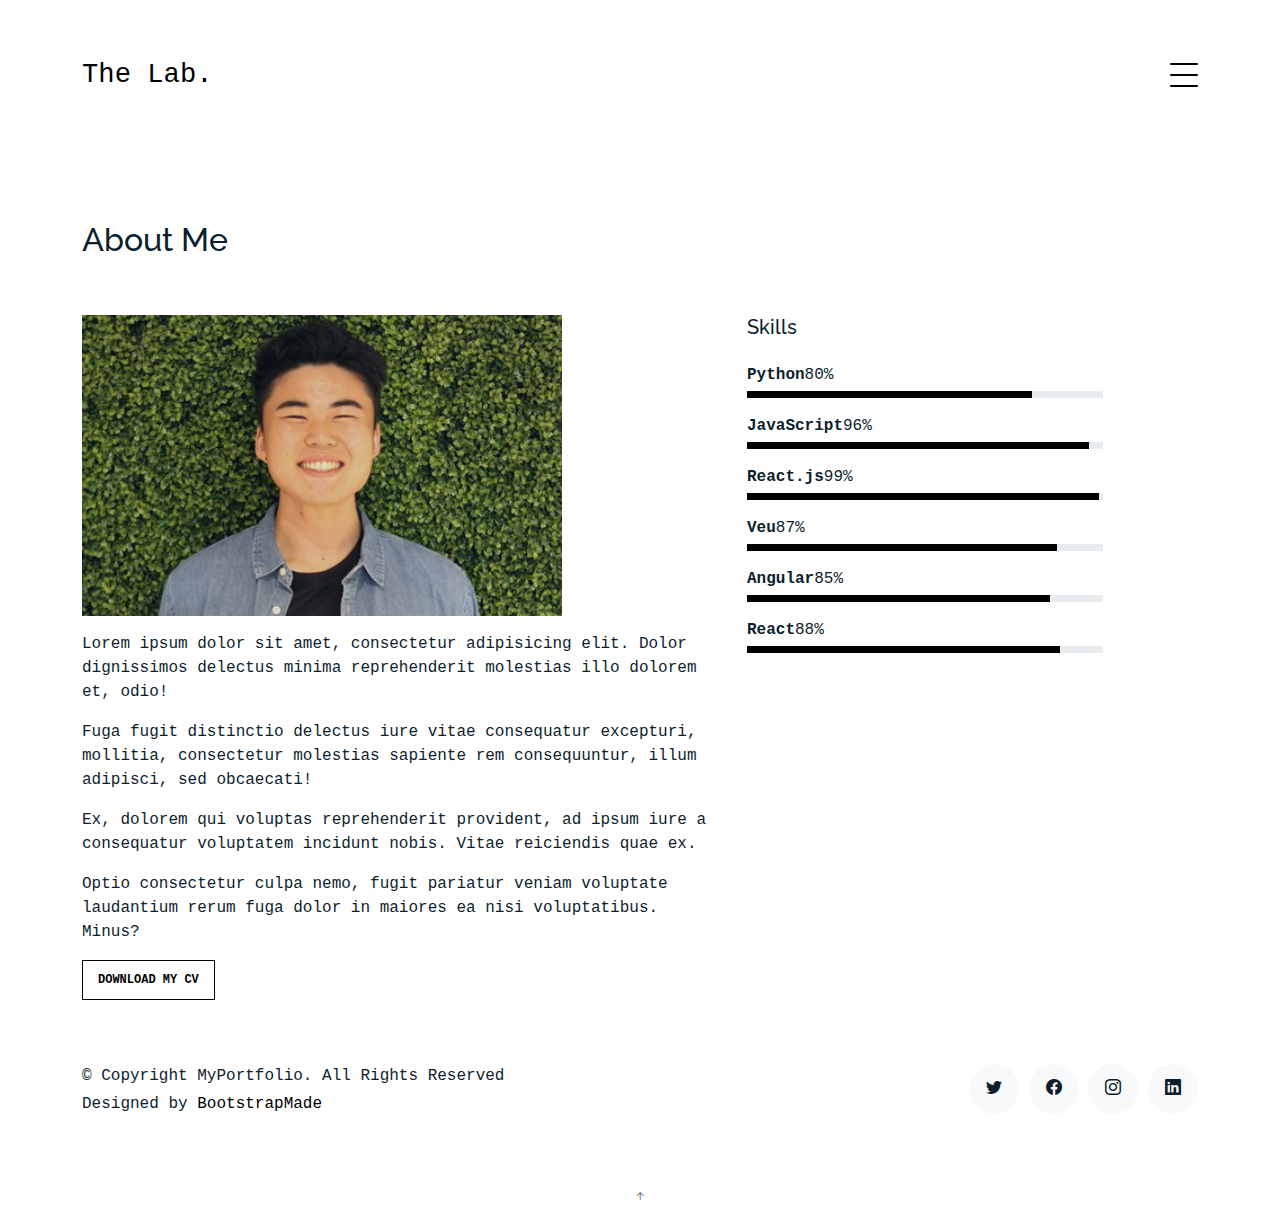
==== about.html @ bf8471bf "first commit" ====
<!DOCTYPE html>
<html lang="en">

<head>
  <meta charset="utf-8">
  <meta content="width=device-width, initial-scale=1.0" name="viewport">

  <title>The Lab</title>
  <meta content="" name="description">
  <meta content="" name="keywords">

  <!-- Favicons -->
  <link href="assets/img/favicon.png" rel="icon">
  <link href="assets/img/apple-touch-icon.png" rel="apple-touch-icon">

  <!-- Google Fonts -->
  <link href="https://fonts.googleapis.com/css?family=https://fonts.googleapis.com/css?family=Inconsolata:400,500,600,700|Raleway:400,400i,500,500i,600,600i,700,700i" rel="stylesheet">

  <!-- Vendor CSS Files -->
  <link href="assets/vendor/aos/aos.css" rel="stylesheet">
  <link href="assets/vendor/bootstrap/css/bootstrap.min.css" rel="stylesheet">
  <link href="assets/vendor/bootstrap-icons/bootstrap-icons.css" rel="stylesheet">
  <link href="assets/vendor/swiper/swiper-bundle.min.css" rel="stylesheet">

  <!-- Template Main CSS File -->
  <link href="assets/css/style.css" rel="stylesheet">

  <!-- =======================================================
  * Template Name: MyPortfolio
  * Updated: Sep 18 2023 with Bootstrap v5.3.2
  * Template URL: https://bootstrapmade.com/myportfolio-bootstrap-portfolio-website-template/
  * Author: BootstrapMade.com
  * License: https://bootstrapmade.com/license/
  ======================================================== -->
</head>

<body>

  <!-- ======= Navbar ======= -->
  <div class="collapse navbar-collapse custom-navmenu" id="main-navbar">
    <div class="container py-2 py-md-5">
      <div class="row align-items-start">
        <div class="col-md-2">
          <ul class="custom-menu">
            <li><a href="index.html">Home</a></li>
            <li class="active"><a href="about.html">About Me</a></li>
            <li><a href="assets/pdf/John_Chong_Resume.pdf">Resume</a></li>
            <li><a href="https://jealous-satellite-067.notion.site/COFFEEMEETSJOHN-98ffa6633ba94388aa1af3eb2f56cfff">Coffee</a></li>
            <!-- <li><a href="contact.html">Contact</a></li> -->
          </ul>
        </div>
        <div class="col-md-6 d-none d-md-block  mr-auto">
          <div class="tweet d-flex">
            <span class="bi bi-twitter text-white mt-2 mr-3"></span>
            <div>
              <p><em>Lorem ipsum dolor sit amet consectetur adipisicing elit. Quisquam necessitatibus incidunt ut officiis explicabo inventore. <br> <a href="#">t.co/v82jsk</a></em></p>
            </div>
          </div>
        </div>
        <div class="col-md-4 d-none d-md-block">
          <h3>Contact Me</h3>
          <p>
            Email: <a href="johnchong.99.17@gmail.com">johnchong.99.17@gmail.com</a>
            <br> LinkedIn: <a href="https://www.linkedin.com/in/johnchong1999/"> @johnchong1999</a>
            <br> Github: <a href="https://github.com/johny-chongy"> @johny-chongy</a>
            <br> Instagram: <a href="https://www.instagram.com/johny_chongy/"> @johny_chongy</a>
          </p>
        </div>
      </div>

    </div>
  </div>

  <nav class="navbar navbar-light custom-navbar">
    <div class="container">
      <a class="navbar-brand" href="index.html">The Lab.</a>
      <a href="#" class="burger" data-bs-toggle="collapse" data-bs-target="#main-navbar">
        <span></span>
      </a>
    </div>
  </nav>

  <main id="main">

    <section class="section pb-5">
      <div class="container">
        <div class="row mb-5 align-items-end">
          <div class="col-md-6" data-aos="fade-up">

            <h2>About Me</h2>
          </div>

        </div>

        <div class="row">
          <div class="col-md-4 ml-auto order-2" data-aos="fade-up">
            <h3 class="h3 mb-4">Skills</h3>
            <ul class="list-unstyled">
              <li class="mb-3">
                <div class="d-flex mb-1">
                  <strong>Python</strong>
                  <span class="ml-auto">80%</span>
                </div>
                <div class="progress custom-progress">
                  <div class="progress-bar" role="progressbar" style="width: 80%" aria-valuenow="80" aria-valuemin="0" aria-valuemax="100"></div>
                </div>
              </li>
              <li class="mb-3">
                <div class="d-flex mb-1">
                  <strong>JavaScript</strong>
                  <span class="ml-auto">96%</span>
                </div>
                <div class="progress custom-progress">
                  <div class="progress-bar" role="progressbar" style="width: 96%" aria-valuenow="96" aria-valuemin="0" aria-valuemax="100"></div>
                </div>
              </li>
              <li class="mb-3">
                <div class="d-flex mb-1">
                  <strong>React.js</strong>
                  <span class="ml-auto">99%</span>
                </div>
                <div class="progress custom-progress">
                  <div class="progress-bar" role="progressbar" style="width: 99%" aria-valuenow="99" aria-valuemin="0" aria-valuemax="100"></div>
                </div>
              </li>
              <li class="mb-3">
                <div class="d-flex mb-1">
                  <strong>Veu</strong>
                  <span class="ml-auto">87%</span>
                </div>
                <div class="progress custom-progress">
                  <div class="progress-bar" role="progressbar" style="width: 87%" aria-valuenow="87" aria-valuemin="0" aria-valuemax="100"></div>
                </div>
              </li>
              <li class="mb-3">
                <div class="d-flex mb-1">
                  <strong>Angular</strong>
                  <span class="ml-auto">85%</span>
                </div>
                <div class="progress custom-progress">
                  <div class="progress-bar" role="progressbar" style="width: 85%" aria-valuenow="85" aria-valuemin="0" aria-valuemax="100"></div>
                </div>
              </li>
              <li class="mb-3">
                <div class="d-flex mb-1">
                  <strong>React</strong>
                  <span class="ml-auto">88%</span>
                </div>
                <div class="progress custom-progress">
                  <div class="progress-bar" role="progressbar" style="width: 88%" aria-valuenow="88" aria-valuemin="0" aria-valuemax="100"></div>
                </div>
              </li>
            </ul>
          </div>

          <div class="col-md-7 mb-5 mb-md-0" data-aos="fade-up">
            <p><img id="profile" src="assets/img/JChong_casual.JPG" alt="Handsome Dude" class="img-fluid"></p>
            <p>Lorem ipsum dolor sit amet, consectetur adipisicing elit. Dolor dignissimos delectus minima reprehenderit
              molestias illo dolorem et, odio!</p>
            <p>Fuga fugit distinctio delectus iure vitae consequatur excepturi, mollitia, consectetur molestias sapiente
              rem consequuntur, illum adipisci, sed obcaecati!</p>
            <p>Ex, dolorem qui voluptas reprehenderit provident, ad ipsum iure a consequatur voluptatem incidunt nobis.
              Vitae reiciendis quae ex.</p>
            <p>Optio consectetur culpa nemo, fugit pariatur veniam voluptate laudantium rerum fuga dolor in maiores ea
              nisi voluptatibus. Minus?</p>
            <p><a href="assets/pdf/John_Chong_Resume.pdf" class="readmore">Download my CV</a></p>
          </div>

        </div>

      </div>

    </section>

  </main><!-- End #main -->

  <!-- ======= Footer ======= -->
  <footer class="footer" role="contentinfo">
    <div class="container">
      <div class="row">
        <div class="col-sm-6">
          <p class="mb-1">&copy; Copyright MyPortfolio. All Rights Reserved</p>
          <div class="credits">
            <!--
            All the links in the footer should remain intact.
            You can delete the links only if you purchased the pro version.
            Licensing information: https://bootstrapmade.com/license/
            Purchase the pro version with working PHP/AJAX contact form: https://bootstrapmade.com/buy/?theme=MyPortfolio
          -->
            Designed by <a href="https://bootstrapmade.com/">BootstrapMade</a>
          </div>
        </div>
        <div class="col-sm-6 social text-md-end">
          <a href="#"><span class="bi bi-twitter"></span></a>
          <a href="#"><span class="bi bi-facebook"></span></a>
          <a href="#"><span class="bi bi-instagram"></span></a>
          <a href="#"><span class="bi bi-linkedin"></span></a>
        </div>
      </div>
    </div>
  </footer>

  <a href="#" class="back-to-top d-flex align-items-center justify-content-center"><i class="bi bi-arrow-up-short"></i></a>

  <!-- Vendor JS Files -->
  <script src="assets/vendor/aos/aos.js"></script>
  <script src="assets/vendor/bootstrap/js/bootstrap.bundle.min.js"></script>
  <script src="assets/vendor/isotope-layout/isotope.pkgd.min.js"></script>
  <script src="assets/vendor/swiper/swiper-bundle.min.js"></script>
  <script src="assets/vendor/php-email-form/validate.js"></script>

  <!-- Template Main JS File -->
  <script src="assets/js/main.js"></script>

</body>

</html>
---- assets/css/style.css ----
/**
* Template Name: MyPortfolio
* Updated: Sep 18 2023 with Bootstrap v5.3.2
* Template URL: https://bootstrapmade.com/myportfolio-bootstrap-portfolio-website-template/
* Author: BootstrapMade.com
* License: https://bootstrapmade.com/license/
*/

/*--------------------------------------------------------------
# General
--------------------------------------------------------------*/
body {
  font-family: "Inconsolata", monospace;
  color: #0d1e2d;
}

a {
  color: #777;
  text-decoration: none;
}

a:hover {
  color: #000;
}

h1,
h2,
h3,
h4,
h5,
h6,
.font-heading {
  font-family: "Raleway", sans-serif;
}

.section {
  padding: 7rem 0;
}

.filters a {
  text-decoration: none;
  color: #000;
  display: inline-block;
  padding-left: 10px;
  padding-right: 10px;
  position: relative;
}

.filters a:hover,
.filters a:focus,
.filters a:active {
  text-decoration: none;
}

.filters a:hover:before {
  content: "";
  position: absolute;
  left: 10px;
  right: 10px;
  bottom: 0;
  height: 1px;
  background-color: #000;
}

.filters a.active {
  color: #000;
}

.filters a.active:before {
  content: "";
  position: absolute;
  left: 10px;
  right: 10px;
  bottom: 0;
  height: 1px;
  background-color: #000;
}

.indent-1 {
  margin-left: 4rem;
}

.indent-2 {
  text-indent: 8rem;
}

.indent-3 {
  text-indent: 12rem;
}

.item {
  border: none;
  margin-bottom: 30px;
}

.item .item-wrap {
  display: block;
  position: relative;
  overflow: hidden;
}

.item .item-wrap:after {
  z-index: 2;
  position: absolute;
  content: "";
  top: 0;
  left: 0;
  right: 0;
  bottom: 0;
  background: rgba(0, 0, 0, 0.4);
  visibility: hidden;
  opacity: 0;
  transition: 0.3s all ease-in-out;
}

.item .item-wrap img {
  transition: 0.3s transform ease;
  transform: scale(1);
}

.item .item-wrap>.work-info {
  position: absolute;
  top: 50%;
  width: 100%;
  text-align: center;
  z-index: 3;
  transform: translateY(-50%);
  color: #fff;
  opacity: 0;
  visibility: hidden;
  margin-top: 20px;
  transition: 0.3s all ease;
}

.item .item-wrap>.work-info h3 {
  font-size: 20px;
  margin-bottom: 0;
}

.item .item-wrap>.work-info span {
  font-size: 14px;
  text-transform: uppercase;
  letter-spacing: 0.2rem;
}

.item .item-wrap:hover {
  text-decoration: none;
}

.item .item-wrap:hover img {
  transform: scale(1.05);
}

.item .item-wrap:hover:after {
  opacity: 1;
  visibility: visible;
}

.item .item-wrap:hover .work-info {
  margin-top: 0px;
  opacity: 1;
  visibility: visible;
}

.testimonial-wrap {
  padding: 50px 50px 80px 50px;
  background: #eceff2;
}

.testimonial-wrap .testimonial {
  text-align: left;
  max-width: 1000px;
  margin: 0 auto;
}

.testimonial-wrap .testimonial img {
  border-radius: 50%;
  width: 120px;
  margin: 0 auto 30px auto;
}

.testimonial-wrap .testimonial blockquote p {
  font-size: 20px;
}

.h3 {
  font-size: 20px;
}

.h4 {
  font-size: 16px;
}

.heading {
  font-size: 28px;
}

.readmore {
  display: inline-block;
  border: 1px solid #000;
  padding: 10px 15px;
  font-size: 12px;
  text-transform: uppercase;
  color: #000;
  transition: 0.2s all ease;
  font-weight: 700;
}

.readmore:active,
.readmore:focus,
.readmore:hover {
  outline: none;
}

.readmore:hover {
  color: #fff;
  text-decoration: none;
  background: #000;
}

.testimonials-slider .swiper-pagination {
  margin-top: -60px;
  position: relative;
}

.testimonials-slider .swiper-pagination .swiper-pagination-bullet {
  width: 12px;
  height: 12px;
  background-color: rgba(13, 30, 45, 0.3);
  opacity: 1;
}

.testimonials-slider .swiper-pagination .swiper-pagination-bullet-active {
  background-color: rgba(13, 30, 45, 0.6);
}

.sticky-content {
  position: sticky;
  position: -webkit-sticky;
  top: 0;
  /* required */
}

.list-line li {
  margin-bottom: 10px;
  position: relative;
  padding-left: 30px;
}

.list-line li:before {
  content: "";
  position: absolute;
  left: 0;
  top: 0.7rem;
  width: 10px;
  height: 2px;
  background: #000;
}

.form-control {
  border-radius: 0;
  background: #f8f9fa;
  border: 1px solid transparent;
  padding-top: 10px !important;
  padding-bottom: 10px !important;
}

.form-control:active,
.form-control:focus {
  background: #eff1f4;
  outline: none;
  box-shadow: none;
  border: 1px solid transparent;
}

.custom-progress {
  height: 7px;
  border-radius: 0;
}

.custom-progress .progress-bar {
  background: #000;
}

/* Resume */
embed {
  margin-left: auto;
  margin-right: auto;
  text-align: center;
  width: 60rem;
  height: 60rem;
}

/* Services */
.services i {
  font-size: 40px;
}

.services h4 {
  padding-top: 10px;
}

/* Contact Form */
.php-email-form .error-message {
  display: none;
  color: #fff;
  background: #ed3c0d;
  text-align: left;
  padding: 15px;
  font-weight: 600;
}

.php-email-form .error-message br+br {
  margin-top: 25px;
}

.php-email-form .sent-message {
  display: none;
  color: #fff;
  background: #18d26e;
  text-align: center;
  padding: 15px;
  font-weight: 600;
}

.php-email-form .loading {
  display: none;
  background: #fff;
  text-align: center;
  padding: 15px;
}

.php-email-form .loading:before {
  content: "";
  display: inline-block;
  border-radius: 50%;
  width: 24px;
  height: 24px;
  margin: 0 10px -6px 0;
  border: 3px solid #18d26e;
  border-top-color: #eee;
  animation: animate-loading 1s linear infinite;
}

#profile {
  width: 30rem;
}

@keyframes animate-loading {
  0% {
    transform: rotate(0deg);
  }

  100% {
    transform: rotate(360deg);
  }
}

/*--------------------------------------------------------------
# Header
--------------------------------------------------------------*/
/* Custom Navmenu */
.custom-navmenu {
  background: #0d1e2d;
}

.custom-navmenu .custom-menu,
.custom-navmenu .custom-menu li {
  padding: 0;
  margin: 0;
  list-style: none;
}

.custom-navmenu .custom-menu li {
  margin-bottom: 0;
  font-size: 20px;
}

.custom-navmenu .custom-menu li a {
  color: #fff;
  padding: 10px 0 !important;
}

.custom-navmenu .custom-menu li a:hover {
  text-decoration: none;
}

.custom-navmenu .custom-menu li.active a {
  text-decoration: underline;
}

.custom-navmenu h3 {
  font-size: 20px;
  color: #fff;
}

.custom-navmenu p {
  color: rgba(255, 255, 255, 0.6);
}

.custom-navmenu a {
  color: rgba(255, 255, 255, 0.7);
}

.custom-navmenu a:hover {
  color: #fff;
}

/* Custom Navbar */
.custom-navbar {
  padding-top: 50px;
  width: 100%;
}

@media (max-width: 780px) {
  .custom-navbar>.container {
    padding-right: 0;
    padding-left: 0;
  }
}

.custom-navbar .navbar-brand {
  font-size: 1.7rem;
}

/* Burger */
.burger {
  width: 28px;
  height: 32px;
  cursor: pointer;
  position: relative;
}

.burger:before,
.burger span,
.burger:after {
  width: 100%;
  height: 2px;
  display: block;
  background: #000;
  border-radius: 2px;
  position: absolute;
  opacity: 1;
}

.burger:before,
.burger:after {
  transition: top 0.35s cubic-bezier(0.23, 1, 0.32, 1), transform 0.35s cubic-bezier(0.23, 1, 0.32, 1), opacity 0.35s cubic-bezier(0.23, 1, 0.32, 1), background-color 1.15s cubic-bezier(0.86, 0, 0.07, 1);
  -webkit-transition: top 0.35s cubic-bezier(0.23, 1, 0.32, 1), -webkit-transform 0.35s cubic-bezier(0.23, 1, 0.32, 1), opacity 0.35s cubic-bezier(0.23, 1, 0.32, 1), background-color 1.15s cubic-bezier(0.86, 0, 0.07, 1);
  content: "";
}

.burger:before {
  top: 4px;
}

.burger span {
  top: 15px;
}

.burger:after {
  top: 26px;
}

/* Hover */
.burger:hover:before {
  top: 7px;
}

.burger:hover:after {
  top: 23px;
}

/* Click */
.burger.active span {
  opacity: 0;
}

.burger.active:before,
.burger.active:after {
  top: 40%;
}

.burger.active:before {
  transform: rotate(45deg);
}

.burger.active:after {
  transform: rotate(-45deg);
}

.burger:focus {
  outline: none;
}

/*--------------------------------------------------------------
# Footer
--------------------------------------------------------------*/
.footer {
  padding: 0 0 4rem 0;
}

.footer a {
  color: #000;
}

.social a {
  display: inline-block;
  width: 50px;
  height: 50px;
  border-radius: 50%;
  background: #f8f9fa;
  position: relative;
  text-align: center;
  color: #0d1e2d;
}

.social a span {
  display: inline-block;
  left: 50%;
  position: absolute;
  top: 50%;
  transform: translate(-50%, -50%);
}

.social a:hover {
  color: #000;
}
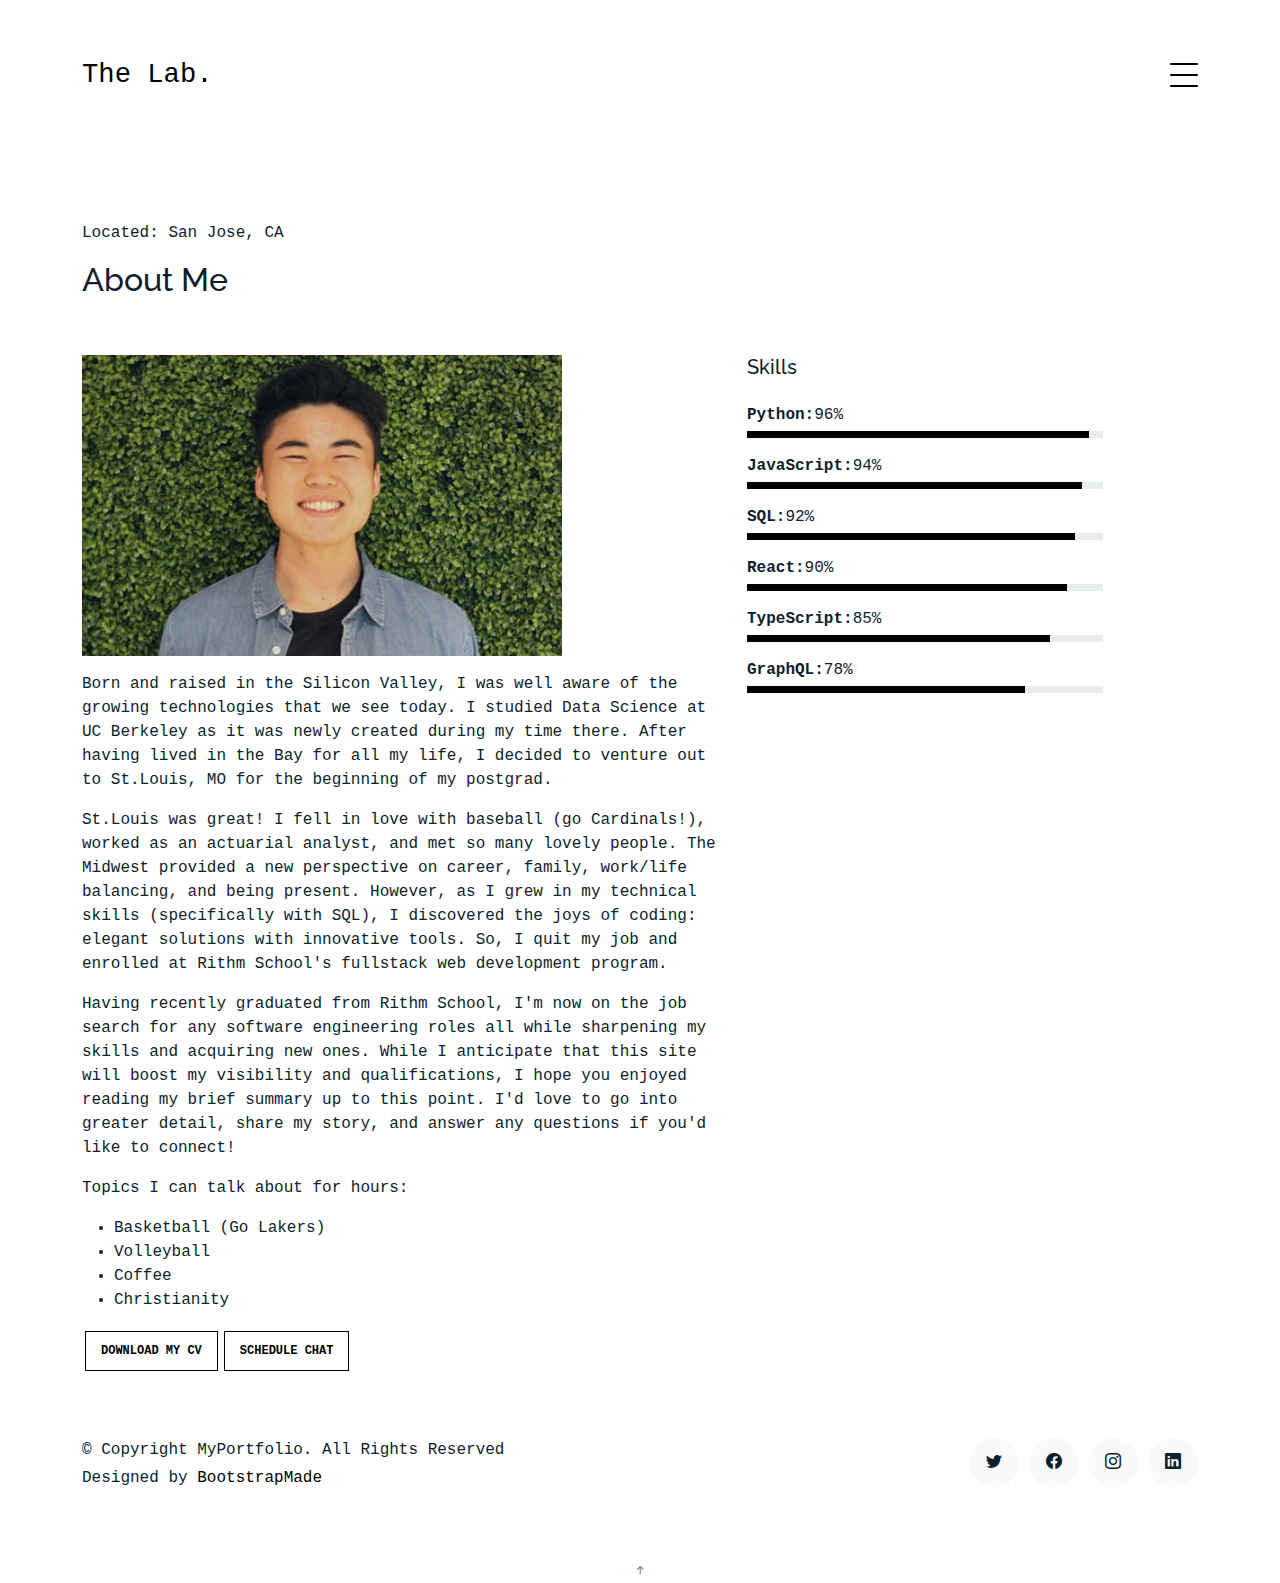
==== commit 7338962b: "implement jobly page" ====
--- a/about.html
+++ b/about.html
@@ -9,9 +9,9 @@
   <meta content="" name="description">
   <meta content="" name="keywords">
 
-  <!-- Favicons -->
-  <link href="assets/img/favicon.png" rel="icon">
-  <link href="assets/img/apple-touch-icon.png" rel="apple-touch-icon">
+   <!-- Favicons -->
+   <link href="assets/img/logo-jc.png" rel="icon">
+   <link href="assets/img/logo-jc.png" rel="icon">
 
   <!-- Google Fonts -->
   <link href="https://fonts.googleapis.com/css?family=https://fonts.googleapis.com/css?family=Inconsolata:400,500,600,700|Raleway:400,400i,500,500i,600,600i,700,700i" rel="stylesheet">
@@ -86,7 +86,7 @@
       <div class="container">
         <div class="row mb-5 align-items-end">
           <div class="col-md-6" data-aos="fade-up">
-
+            <p>Located: San Jose, CA</p>
             <h2>About Me</h2>
           </div>
 
@@ -98,43 +98,43 @@
             <ul class="list-unstyled">
               <li class="mb-3">
                 <div class="d-flex mb-1">
-                  <strong>Python</strong>
-                  <span class="ml-auto">80%</span>
-                </div>
-                <div class="progress custom-progress">
-                  <div class="progress-bar" role="progressbar" style="width: 80%" aria-valuenow="80" aria-valuemin="0" aria-valuemax="100"></div>
-                </div>
-              </li>
-              <li class="mb-3">
-                <div class="d-flex mb-1">
-                  <strong>JavaScript</strong>
+                  <strong>Python: </strong>
                   <span class="ml-auto">96%</span>
                 </div>
                 <div class="progress custom-progress">
-                  <div class="progress-bar" role="progressbar" style="width: 96%" aria-valuenow="96" aria-valuemin="0" aria-valuemax="100"></div>
-                </div>
-              </li>
-              <li class="mb-3">
-                <div class="d-flex mb-1">
-                  <strong>React.js</strong>
-                  <span class="ml-auto">99%</span>
-                </div>
-                <div class="progress custom-progress">
-                  <div class="progress-bar" role="progressbar" style="width: 99%" aria-valuenow="99" aria-valuemin="0" aria-valuemax="100"></div>
-                </div>
-              </li>
-              <li class="mb-3">
-                <div class="d-flex mb-1">
-                  <strong>Veu</strong>
-                  <span class="ml-auto">87%</span>
-                </div>
-                <div class="progress custom-progress">
-                  <div class="progress-bar" role="progressbar" style="width: 87%" aria-valuenow="87" aria-valuemin="0" aria-valuemax="100"></div>
-                </div>
-              </li>
-              <li class="mb-3">
-                <div class="d-flex mb-1">
-                  <strong>Angular</strong>
+                  <div class="progress-bar" role="progressbar" style="width: 96%" aria-valuenow="80" aria-valuemin="0" aria-valuemax="100"></div>
+                </div>
+              </li>
+              <li class="mb-3">
+                <div class="d-flex mb-1">
+                  <strong>JavaScript: </strong>
+                  <span class="ml-auto">94%</span>
+                </div>
+                <div class="progress custom-progress">
+                  <div class="progress-bar" role="progressbar" style="width: 94%" aria-valuenow="96" aria-valuemin="0" aria-valuemax="100"></div>
+                </div>
+              </li>
+              <li class="mb-3">
+                <div class="d-flex mb-1">
+                  <strong>SQL: </strong>
+                  <span class="ml-auto">92%</span>
+                </div>
+                <div class="progress custom-progress">
+                  <div class="progress-bar" role="progressbar" style="width: 92%" aria-valuenow="99" aria-valuemin="0" aria-valuemax="100"></div>
+                </div>
+              </li>
+              <li class="mb-3">
+                <div class="d-flex mb-1">
+                  <strong>React: </strong>
+                  <span class="ml-auto">90%</span>
+                </div>
+                <div class="progress custom-progress">
+                  <div class="progress-bar" role="progressbar" style="width: 90%" aria-valuenow="87" aria-valuemin="0" aria-valuemax="100"></div>
+                </div>
+              </li>
+              <li class="mb-3">
+                <div class="d-flex mb-1">
+                  <strong>TypeScript: </strong>
                   <span class="ml-auto">85%</span>
                 </div>
                 <div class="progress custom-progress">
@@ -143,11 +143,11 @@
               </li>
               <li class="mb-3">
                 <div class="d-flex mb-1">
-                  <strong>React</strong>
-                  <span class="ml-auto">88%</span>
-                </div>
-                <div class="progress custom-progress">
-                  <div class="progress-bar" role="progressbar" style="width: 88%" aria-valuenow="88" aria-valuemin="0" aria-valuemax="100"></div>
+                  <strong>GraphQL: </strong>
+                  <span class="ml-auto">78%</span>
+                </div>
+                <div class="progress custom-progress">
+                  <div class="progress-bar" role="progressbar" style="width: 78%" aria-valuenow="88" aria-valuemin="0" aria-valuemax="100"></div>
                 </div>
               </li>
             </ul>
@@ -155,15 +155,30 @@
 
           <div class="col-md-7 mb-5 mb-md-0" data-aos="fade-up">
             <p><img id="profile" src="assets/img/JChong_casual.JPG" alt="Handsome Dude" class="img-fluid"></p>
-            <p>Lorem ipsum dolor sit amet, consectetur adipisicing elit. Dolor dignissimos delectus minima reprehenderit
-              molestias illo dolorem et, odio!</p>
-            <p>Fuga fugit distinctio delectus iure vitae consequatur excepturi, mollitia, consectetur molestias sapiente
-              rem consequuntur, illum adipisci, sed obcaecati!</p>
-            <p>Ex, dolorem qui voluptas reprehenderit provident, ad ipsum iure a consequatur voluptatem incidunt nobis.
-              Vitae reiciendis quae ex.</p>
-            <p>Optio consectetur culpa nemo, fugit pariatur veniam voluptate laudantium rerum fuga dolor in maiores ea
-              nisi voluptatibus. Minus?</p>
-            <p><a href="assets/pdf/John_Chong_Resume.pdf" class="readmore">Download my CV</a></p>
+            <p>Born and raised in the Silicon Valley, I was well aware of the growing technologies that we see today.
+              I studied Data Science at UC Berkeley as it was newly created during my time there. After having lived in the Bay
+              for all my life, I decided to venture out to St.Louis, MO for the beginning of my postgrad.
+            </p>
+            <p>St.Louis was great! I fell in love with baseball (go Cardinals!), worked as an actuarial analyst, and met so many
+              lovely people. The Midwest provided a new perspective on career, family, work/life balancing, and being present. However,
+              as I grew in my technical skills (specifically with SQL), I discovered the joys of coding: elegant solutions with innovative tools.
+              So, I quit my job and enrolled at Rithm School's fullstack web development program. </p>
+            <p>Having recently graduated from Rithm School, I'm now on the job search for any software engineering roles all while sharpening my skills
+              and acquiring new ones. While I anticipate that this site will boost my visibility and qualifications, I hope you enjoyed reading my brief summary up to this point.
+              I'd love to go into greater detail, share my story, and answer any questions if you'd like to connect!
+            </p>
+            <p>Topics I can talk about for hours:
+              <ul>
+                <li>Basketball (Go Lakers)</li>
+                <li>Volleyball</li>
+                <li>Coffee</li>
+                <li>Christianity</li>
+              </ul>
+            </p>
+            <div class="d-flex">
+              <p><a href="assets/pdf/John_Chong_Resume.pdf" class="readmore">Download my CV</a></p>
+              <p><a href="https://calendly.com/johnychongy/quick-call-with-john-chong" class="readmore">Schedule Chat</a></p>
+            </div>
           </div>
 
         </div>
--- a/assets/css/style.css
+++ b/assets/css/style.css
@@ -204,6 +204,7 @@
   color: #000;
   transition: 0.2s all ease;
   font-weight: 700;
+  margin: 3px
 }
 
 .readmore:active,
